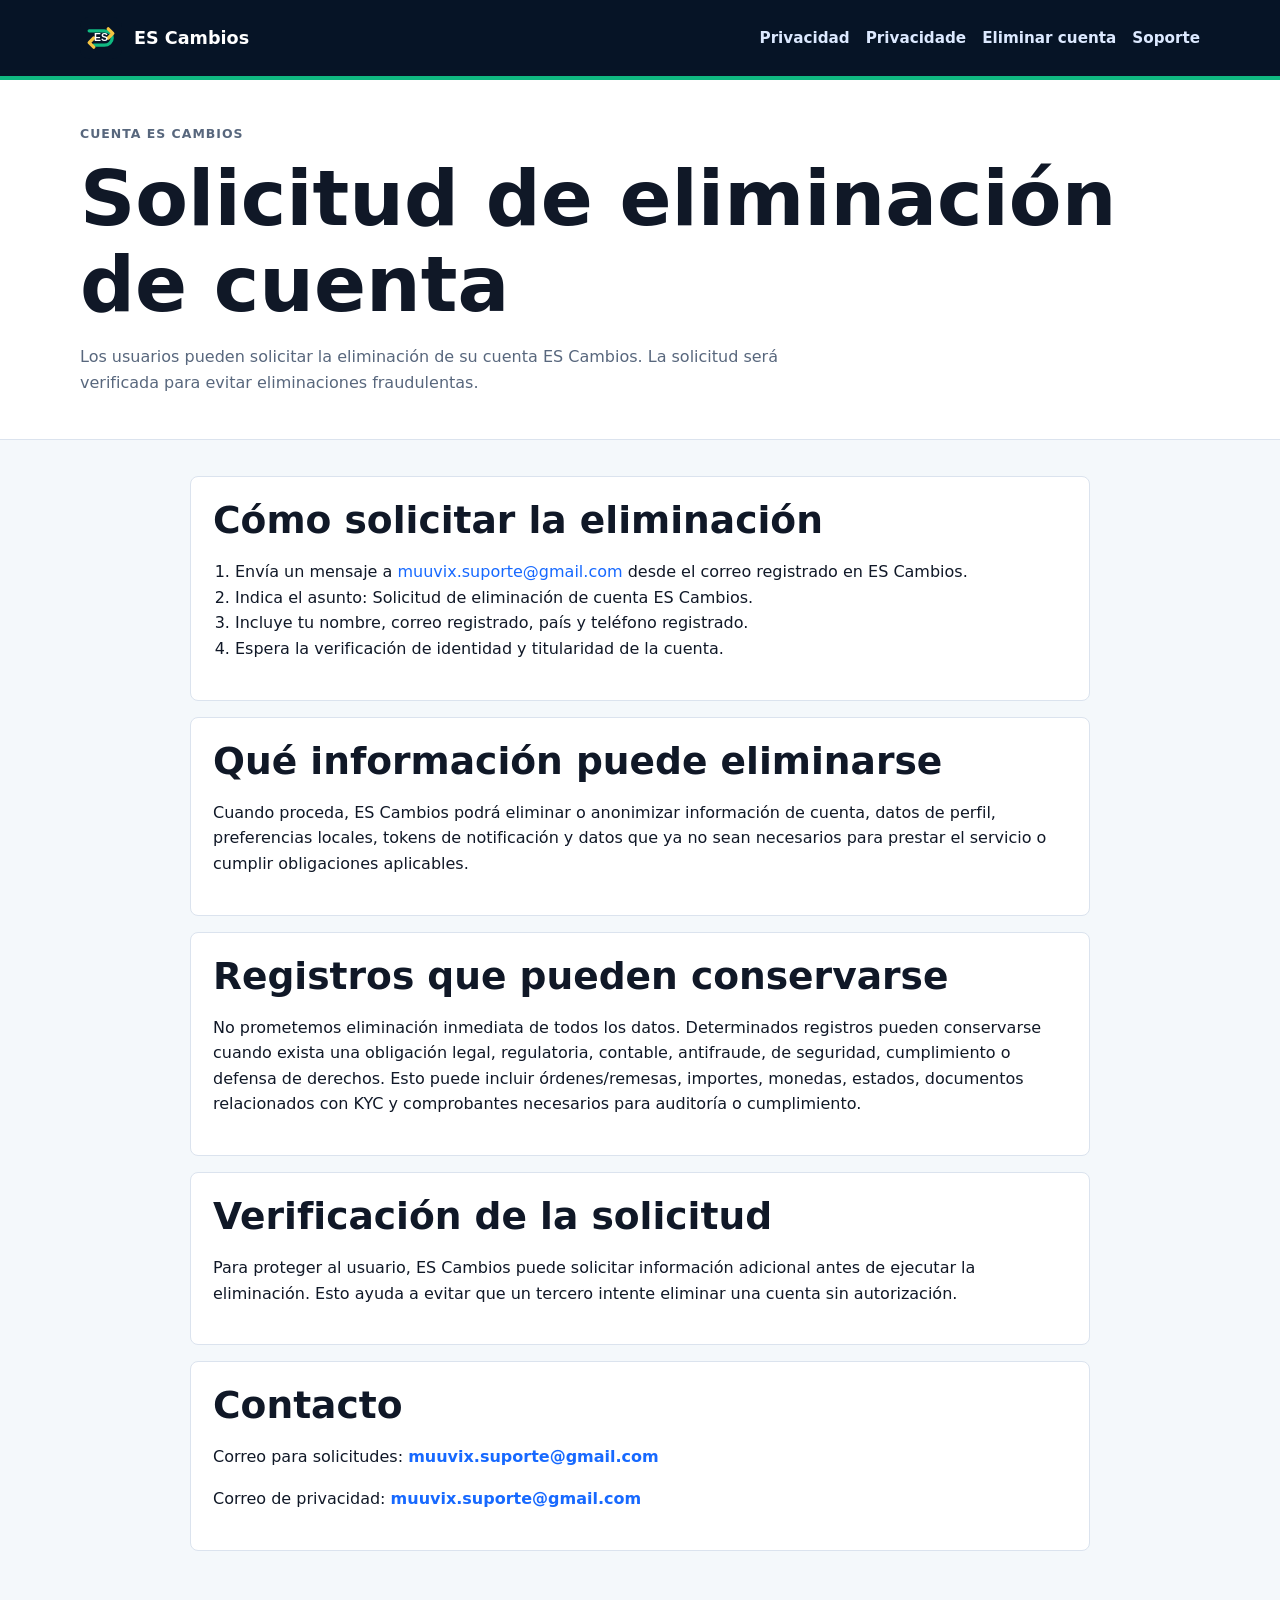
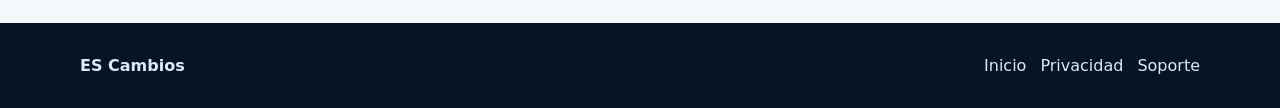
==== excluir-conta/index.html @ 83649bd5 "1er commit web codex fez" ====
<!doctype html>
<html lang="es">
<head>
  <meta charset="utf-8">
  <meta name="viewport" content="width=device-width, initial-scale=1">
  <title>Eliminar cuenta | ES Cambios</title>
  <meta name="description" content="Cómo solicitar la eliminación de una cuenta ES Cambios y qué datos pueden conservarse por obligaciones legales o antifraude.">
  <link rel="icon" href="/assets/favicon.svg" type="image/svg+xml">
  <link rel="stylesheet" href="/assets/styles.css">
</head>
<body>
  <a class="skip-link" href="#contenido">Saltar al contenido</a>
  <header class="site-header">
    <nav class="nav" aria-label="Navegación principal">
      <a class="brand" href="/"><img src="/assets/favicon.svg" alt="" width="42" height="42"><span>ES Cambios</span></a>
      <div class="nav-links">
        <a href="/privacidad/">Privacidad</a>
        <a href="/privacidade/">Privacidade</a>
        <a href="/excluir-conta/">Eliminar cuenta</a>
        <a href="/soporte/">Soporte</a>
      </div>
    </nav>
  </header>

  <main id="contenido">
    <div class="page-title">
      <div class="container">
        <p class="eyebrow">Cuenta ES Cambios</p>
        <h1>Solicitud de eliminación de cuenta</h1>
        <p>Los usuarios pueden solicitar la eliminación de su cuenta ES Cambios. La solicitud será verificada para evitar eliminaciones fraudulentas.</p>
      </div>
    </div>

    <div class="content">
      <section>
        <h2>Cómo solicitar la eliminación</h2>
        <ol>
          <li>Envía un mensaje a <a href="mailto:muuvix.suporte@gmail.com">muuvix.suporte@gmail.com</a> desde el correo registrado en ES Cambios.</li>
          <li>Indica el asunto: Solicitud de eliminación de cuenta ES Cambios.</li>
          <li>Incluye tu nombre, correo registrado, país y teléfono registrado.</li>
          <li>Espera la verificación de identidad y titularidad de la cuenta.</li>
        </ol>
      </section>

      <section>
        <h2>Qué información puede eliminarse</h2>
        <p>Cuando proceda, ES Cambios podrá eliminar o anonimizar información de cuenta, datos de perfil, preferencias locales, tokens de notificación y datos que ya no sean necesarios para prestar el servicio o cumplir obligaciones aplicables.</p>
      </section>

      <section class="danger">
        <h2>Registros que pueden conservarse</h2>
        <p>No prometemos eliminación inmediata de todos los datos. Determinados registros pueden conservarse cuando exista una obligación legal, regulatoria, contable, antifraude, de seguridad, cumplimiento o defensa de derechos. Esto puede incluir órdenes/remesas, importes, monedas, estados, documentos relacionados con KYC y comprobantes necesarios para auditoría o cumplimiento.</p>
      </section>

      <section>
        <h2>Verificación de la solicitud</h2>
        <p>Para proteger al usuario, ES Cambios puede solicitar información adicional antes de ejecutar la eliminación. Esto ayuda a evitar que un tercero intente eliminar una cuenta sin autorización.</p>
      </section>

      <section>
        <h2>Contacto</h2>
        <p>Correo para solicitudes: <strong><a href="mailto:muuvix.suporte@gmail.com">muuvix.suporte@gmail.com</a></strong></p>
        <p>Correo de privacidad: <strong><a href="mailto:muuvix.suporte@gmail.com">muuvix.suporte@gmail.com</a></strong></p>
      </section>
    </div>
  </main>

  <footer class="site-footer">
    <div class="container footer-grid">
      <strong>ES Cambios</strong>
      <div class="footer-links"><a href="/">Inicio</a><a href="/privacidad/">Privacidad</a><a href="/soporte/">Soporte</a></div>
    </div>
  </footer>
</body>
</html>
---- assets/styles.css ----
:root {
  color-scheme: light;
  --navy: #061426;
  --navy-2: #0b1d35;
  --green: #00854a;
  --green-2: #10b981;
  --blue: #1769ff;
  --amber: #f5b82e;
  --text: #101827;
  --muted: #58677d;
  --line: #dbe3ee;
  --soft: #f4f8fb;
  --white: #ffffff;
  --danger: #b42318;
  font-family: Inter, ui-sans-serif, system-ui, -apple-system, BlinkMacSystemFont, "Segoe UI", sans-serif;
}

* {
  box-sizing: border-box;
}

html {
  scroll-behavior: smooth;
}

body {
  margin: 0;
  background: var(--soft);
  color: var(--text);
  line-height: 1.6;
}

a {
  color: var(--blue);
  text-decoration: none;
}

a:hover,
a:focus {
  text-decoration: underline;
}

.skip-link {
  position: absolute;
  left: -999px;
  top: 0;
  background: var(--navy);
  color: var(--white);
  padding: 10px 14px;
  z-index: 10;
}

.skip-link:focus {
  left: 12px;
  top: 12px;
}

.site-header {
  background: var(--navy);
  color: var(--white);
  border-bottom: 4px solid var(--green-2);
}

.nav {
  width: min(1120px, calc(100% - 32px));
  margin: 0 auto;
  min-height: 76px;
  display: flex;
  align-items: center;
  justify-content: space-between;
  gap: 24px;
}

.brand {
  display: inline-flex;
  align-items: center;
  gap: 12px;
  color: var(--white);
  font-weight: 800;
  font-size: 1.1rem;
  letter-spacing: 0;
}

.brand:hover,
.brand:focus {
  text-decoration: none;
}

.brand img {
  width: 42px;
  height: 42px;
}

.nav-links {
  display: flex;
  align-items: center;
  gap: 16px;
  flex-wrap: wrap;
}

.nav-links a {
  color: #dce9ff;
  font-size: .95rem;
  font-weight: 650;
}

.hero {
  background:
    radial-gradient(circle at 85% 15%, rgba(16, 185, 129, .2), transparent 32%),
    linear-gradient(135deg, var(--navy) 0%, var(--navy-2) 55%, #082c24 100%);
  color: var(--white);
  padding: 72px 0 48px;
}

.container {
  width: min(1120px, calc(100% - 32px));
  margin: 0 auto;
}

.hero-grid {
  display: grid;
  grid-template-columns: minmax(0, 1.25fr) minmax(280px, .75fr);
  gap: 32px;
  align-items: center;
}

.eyebrow {
  margin: 0 0 12px;
  color: #9fe8ca;
  text-transform: uppercase;
  font-size: .78rem;
  font-weight: 800;
  letter-spacing: .08em;
}

h1,
h2,
h3 {
  line-height: 1.12;
  letter-spacing: 0;
}

h1 {
  margin: 0;
  font-size: clamp(2.4rem, 6vw, 5.5rem);
}

h2 {
  margin: 0 0 18px;
  font-size: clamp(1.55rem, 3vw, 2.35rem);
}

h3 {
  margin: 0 0 8px;
  font-size: 1.05rem;
}

.lead {
  max-width: 680px;
  margin: 18px 0 0;
  font-size: clamp(1.05rem, 2vw, 1.25rem);
  color: #dce9ff;
}

.hero-panel {
  border: 1px solid rgba(255, 255, 255, .18);
  background: rgba(255, 255, 255, .07);
  border-radius: 8px;
  padding: 22px;
}

.hero-panel strong {
  display: block;
  font-size: 2rem;
  line-height: 1;
  color: var(--green-2);
}

.hero-panel span {
  display: block;
  margin-top: 8px;
  color: #dce9ff;
}

.actions {
  display: flex;
  gap: 12px;
  flex-wrap: wrap;
  margin-top: 28px;
}

.button {
  display: inline-flex;
  align-items: center;
  justify-content: center;
  min-height: 46px;
  padding: 12px 18px;
  border-radius: 8px;
  font-weight: 800;
  border: 1px solid transparent;
}

.button.primary {
  background: linear-gradient(135deg, #007a45, #10b981);
  color: var(--white);
}

.button.secondary {
  background: rgba(255, 255, 255, .08);
  border-color: rgba(255, 255, 255, .28);
  color: var(--white);
}

.section {
  padding: 48px 0;
}

.section.white {
  background: var(--white);
}

.grid {
  display: grid;
  grid-template-columns: repeat(3, minmax(0, 1fr));
  gap: 16px;
}

.card {
  background: var(--white);
  border: 1px solid var(--line);
  border-radius: 8px;
  padding: 20px;
  box-shadow: 0 8px 22px rgba(6, 20, 38, .06);
}

.card.tint {
  background: #eefaf5;
  border-color: #b8efd6;
}

.page-title {
  padding: 44px 0 28px;
  background: var(--white);
  border-bottom: 1px solid var(--line);
}

.page-title p {
  max-width: 780px;
  color: var(--muted);
}

.content {
  width: min(900px, calc(100% - 32px));
  margin: 0 auto;
  padding: 36px 0 56px;
}

.content section {
  background: var(--white);
  border: 1px solid var(--line);
  border-radius: 8px;
  padding: 22px;
  margin-bottom: 16px;
}

.content ul,
.content ol {
  padding-left: 22px;
}

.notice {
  border: 1px solid #f2cd71;
  background: #fff8e5;
  border-radius: 8px;
  padding: 16px;
}

.danger {
  border-color: #ffcdc6;
  background: #fff2f0;
}

.muted {
  color: var(--muted);
}

.meta-list {
  display: grid;
  grid-template-columns: repeat(2, minmax(0, 1fr));
  gap: 12px;
}

.meta-item {
  border: 1px solid var(--line);
  border-radius: 8px;
  padding: 14px;
  background: #fbfdff;
}

.meta-item span {
  display: block;
  color: var(--muted);
  font-size: .84rem;
  font-weight: 750;
  text-transform: uppercase;
}

.meta-item strong {
  display: block;
  margin-top: 4px;
}

.site-footer {
  background: var(--navy);
  color: #dce9ff;
  padding: 30px 0;
}

.footer-grid {
  display: grid;
  grid-template-columns: 1fr auto;
  gap: 24px;
  align-items: start;
}

.footer-links {
  display: flex;
  gap: 14px;
  flex-wrap: wrap;
}

.footer-links a {
  color: #dce9ff;
}

@media (max-width: 760px) {
  .nav {
    align-items: flex-start;
    flex-direction: column;
    padding: 16px 0;
  }

  .nav-links {
    gap: 10px 14px;
  }

  .hero {
    padding: 48px 0 36px;
  }

  .hero-grid,
  .grid,
  .meta-list,
  .footer-grid {
    grid-template-columns: 1fr;
  }

  .hero-panel {
    padding: 18px;
  }

  .content section {
    padding: 18px;
  }
}
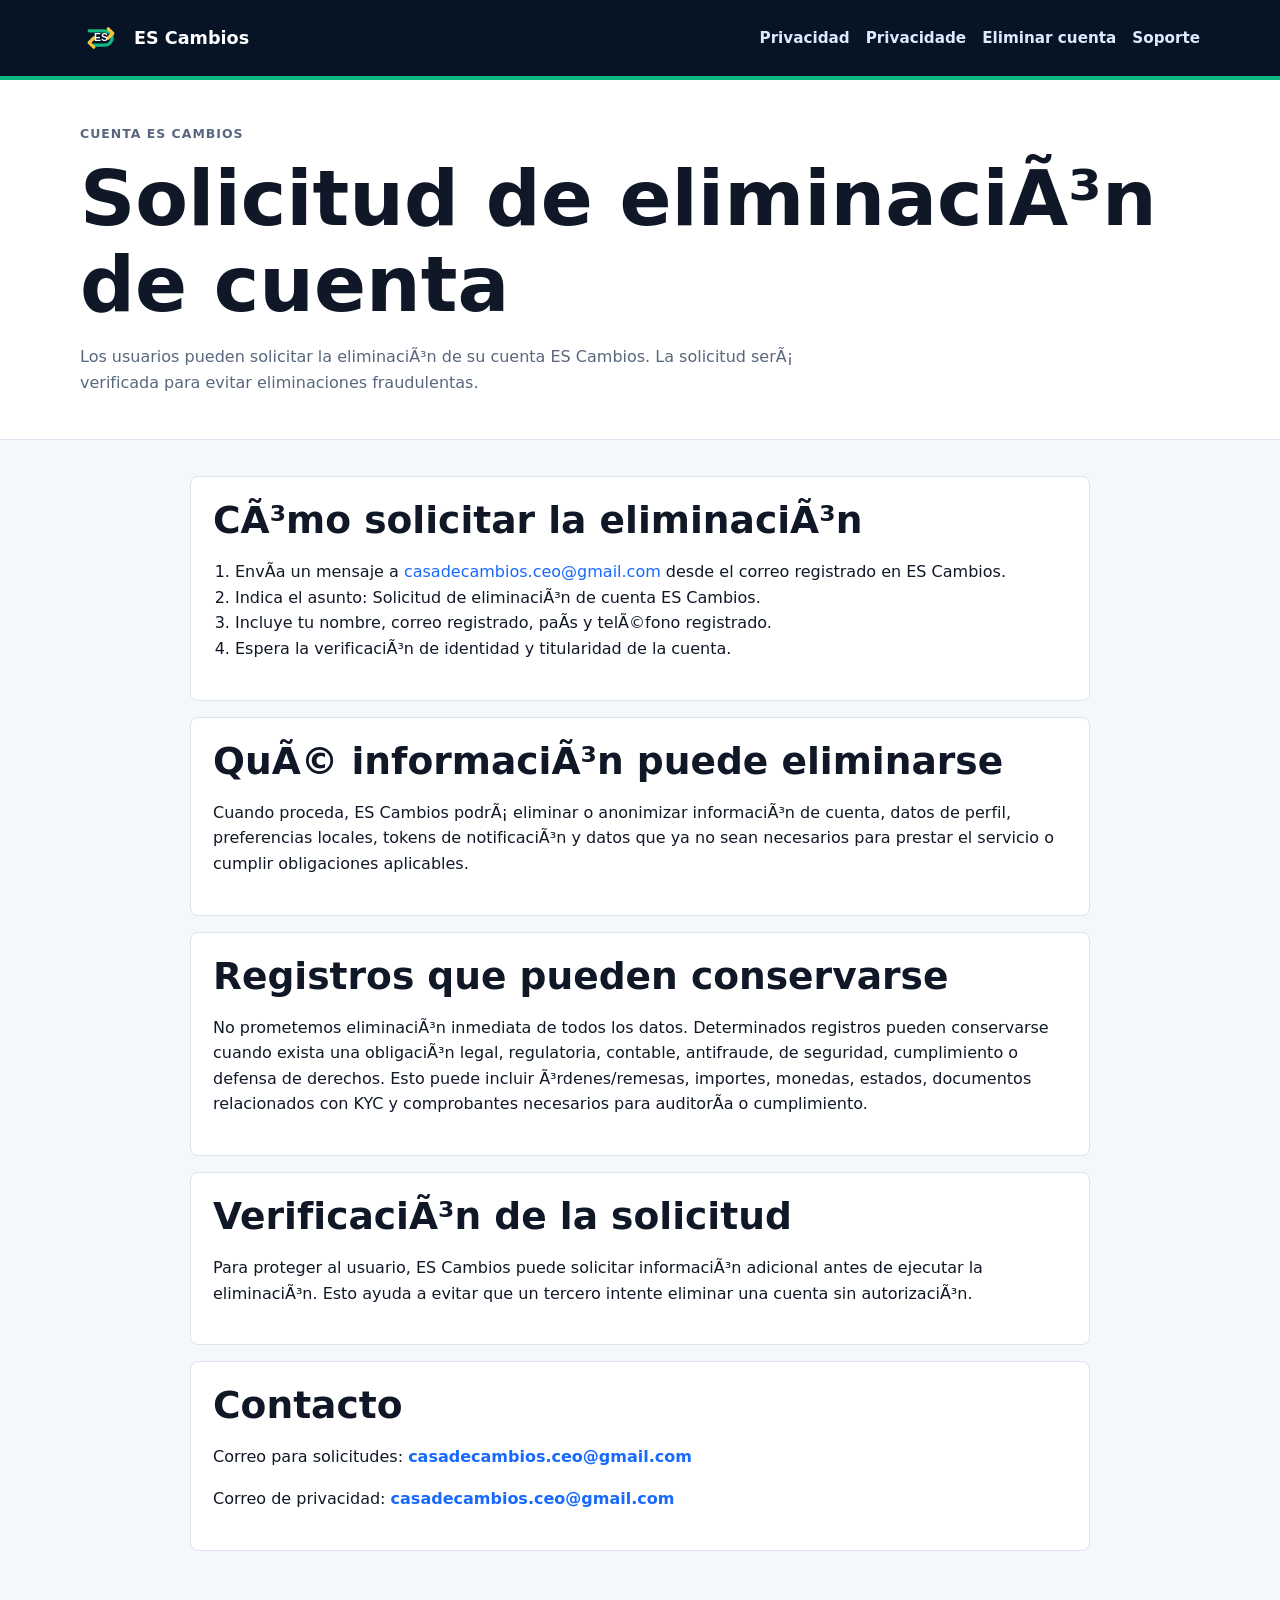
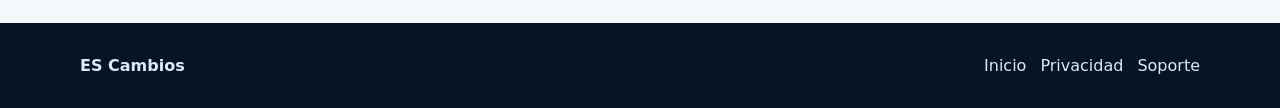
==== commit 7039b50a: "2do commit correccion de datos empresariales" ====
--- a/excluir-conta/index.html
+++ b/excluir-conta/index.html
@@ -1,17 +1,17 @@
-<!doctype html>
+﻿<!doctype html>
 <html lang="es">
 <head>
   <meta charset="utf-8">
   <meta name="viewport" content="width=device-width, initial-scale=1">
   <title>Eliminar cuenta | ES Cambios</title>
-  <meta name="description" content="Cómo solicitar la eliminación de una cuenta ES Cambios y qué datos pueden conservarse por obligaciones legales o antifraude.">
+  <meta name="description" content="CÃ³mo solicitar la eliminaciÃ³n de una cuenta ES Cambios y quÃ© datos pueden conservarse por obligaciones legales o antifraude.">
   <link rel="icon" href="/assets/favicon.svg" type="image/svg+xml">
   <link rel="stylesheet" href="/assets/styles.css">
 </head>
 <body>
   <a class="skip-link" href="#contenido">Saltar al contenido</a>
   <header class="site-header">
-    <nav class="nav" aria-label="Navegación principal">
+    <nav class="nav" aria-label="NavegaciÃ³n principal">
       <a class="brand" href="/"><img src="/assets/favicon.svg" alt="" width="42" height="42"><span>ES Cambios</span></a>
       <div class="nav-links">
         <a href="/privacidad/">Privacidad</a>
@@ -26,41 +26,41 @@
     <div class="page-title">
       <div class="container">
         <p class="eyebrow">Cuenta ES Cambios</p>
-        <h1>Solicitud de eliminación de cuenta</h1>
-        <p>Los usuarios pueden solicitar la eliminación de su cuenta ES Cambios. La solicitud será verificada para evitar eliminaciones fraudulentas.</p>
+        <h1>Solicitud de eliminaciÃ³n de cuenta</h1>
+        <p>Los usuarios pueden solicitar la eliminaciÃ³n de su cuenta ES Cambios. La solicitud serÃ¡ verificada para evitar eliminaciones fraudulentas.</p>
       </div>
     </div>
 
     <div class="content">
       <section>
-        <h2>Cómo solicitar la eliminación</h2>
+        <h2>CÃ³mo solicitar la eliminaciÃ³n</h2>
         <ol>
-          <li>Envía un mensaje a <a href="mailto:muuvix.suporte@gmail.com">muuvix.suporte@gmail.com</a> desde el correo registrado en ES Cambios.</li>
-          <li>Indica el asunto: Solicitud de eliminación de cuenta ES Cambios.</li>
-          <li>Incluye tu nombre, correo registrado, país y teléfono registrado.</li>
-          <li>Espera la verificación de identidad y titularidad de la cuenta.</li>
+          <li>EnvÃ­a un mensaje a <a href="mailto:casadecambios.ceo@gmail.com">casadecambios.ceo@gmail.com</a> desde el correo registrado en ES Cambios.</li>
+          <li>Indica el asunto: Solicitud de eliminaciÃ³n de cuenta ES Cambios.</li>
+          <li>Incluye tu nombre, correo registrado, paÃ­s y telÃ©fono registrado.</li>
+          <li>Espera la verificaciÃ³n de identidad y titularidad de la cuenta.</li>
         </ol>
       </section>
 
       <section>
-        <h2>Qué información puede eliminarse</h2>
-        <p>Cuando proceda, ES Cambios podrá eliminar o anonimizar información de cuenta, datos de perfil, preferencias locales, tokens de notificación y datos que ya no sean necesarios para prestar el servicio o cumplir obligaciones aplicables.</p>
+        <h2>QuÃ© informaciÃ³n puede eliminarse</h2>
+        <p>Cuando proceda, ES Cambios podrÃ¡ eliminar o anonimizar informaciÃ³n de cuenta, datos de perfil, preferencias locales, tokens de notificaciÃ³n y datos que ya no sean necesarios para prestar el servicio o cumplir obligaciones aplicables.</p>
       </section>
 
       <section class="danger">
         <h2>Registros que pueden conservarse</h2>
-        <p>No prometemos eliminación inmediata de todos los datos. Determinados registros pueden conservarse cuando exista una obligación legal, regulatoria, contable, antifraude, de seguridad, cumplimiento o defensa de derechos. Esto puede incluir órdenes/remesas, importes, monedas, estados, documentos relacionados con KYC y comprobantes necesarios para auditoría o cumplimiento.</p>
+        <p>No prometemos eliminaciÃ³n inmediata de todos los datos. Determinados registros pueden conservarse cuando exista una obligaciÃ³n legal, regulatoria, contable, antifraude, de seguridad, cumplimiento o defensa de derechos. Esto puede incluir Ã³rdenes/remesas, importes, monedas, estados, documentos relacionados con KYC y comprobantes necesarios para auditorÃ­a o cumplimiento.</p>
       </section>
 
       <section>
-        <h2>Verificación de la solicitud</h2>
-        <p>Para proteger al usuario, ES Cambios puede solicitar información adicional antes de ejecutar la eliminación. Esto ayuda a evitar que un tercero intente eliminar una cuenta sin autorización.</p>
+        <h2>VerificaciÃ³n de la solicitud</h2>
+        <p>Para proteger al usuario, ES Cambios puede solicitar informaciÃ³n adicional antes de ejecutar la eliminaciÃ³n. Esto ayuda a evitar que un tercero intente eliminar una cuenta sin autorizaciÃ³n.</p>
       </section>
 
       <section>
         <h2>Contacto</h2>
-        <p>Correo para solicitudes: <strong><a href="mailto:muuvix.suporte@gmail.com">muuvix.suporte@gmail.com</a></strong></p>
-        <p>Correo de privacidad: <strong><a href="mailto:muuvix.suporte@gmail.com">muuvix.suporte@gmail.com</a></strong></p>
+        <p>Correo para solicitudes: <strong><a href="mailto:casadecambios.ceo@gmail.com">casadecambios.ceo@gmail.com</a></strong></p>
+        <p>Correo de privacidad: <strong><a href="mailto:casadecambios.ceo@gmail.com">casadecambios.ceo@gmail.com</a></strong></p>
       </section>
     </div>
   </main>
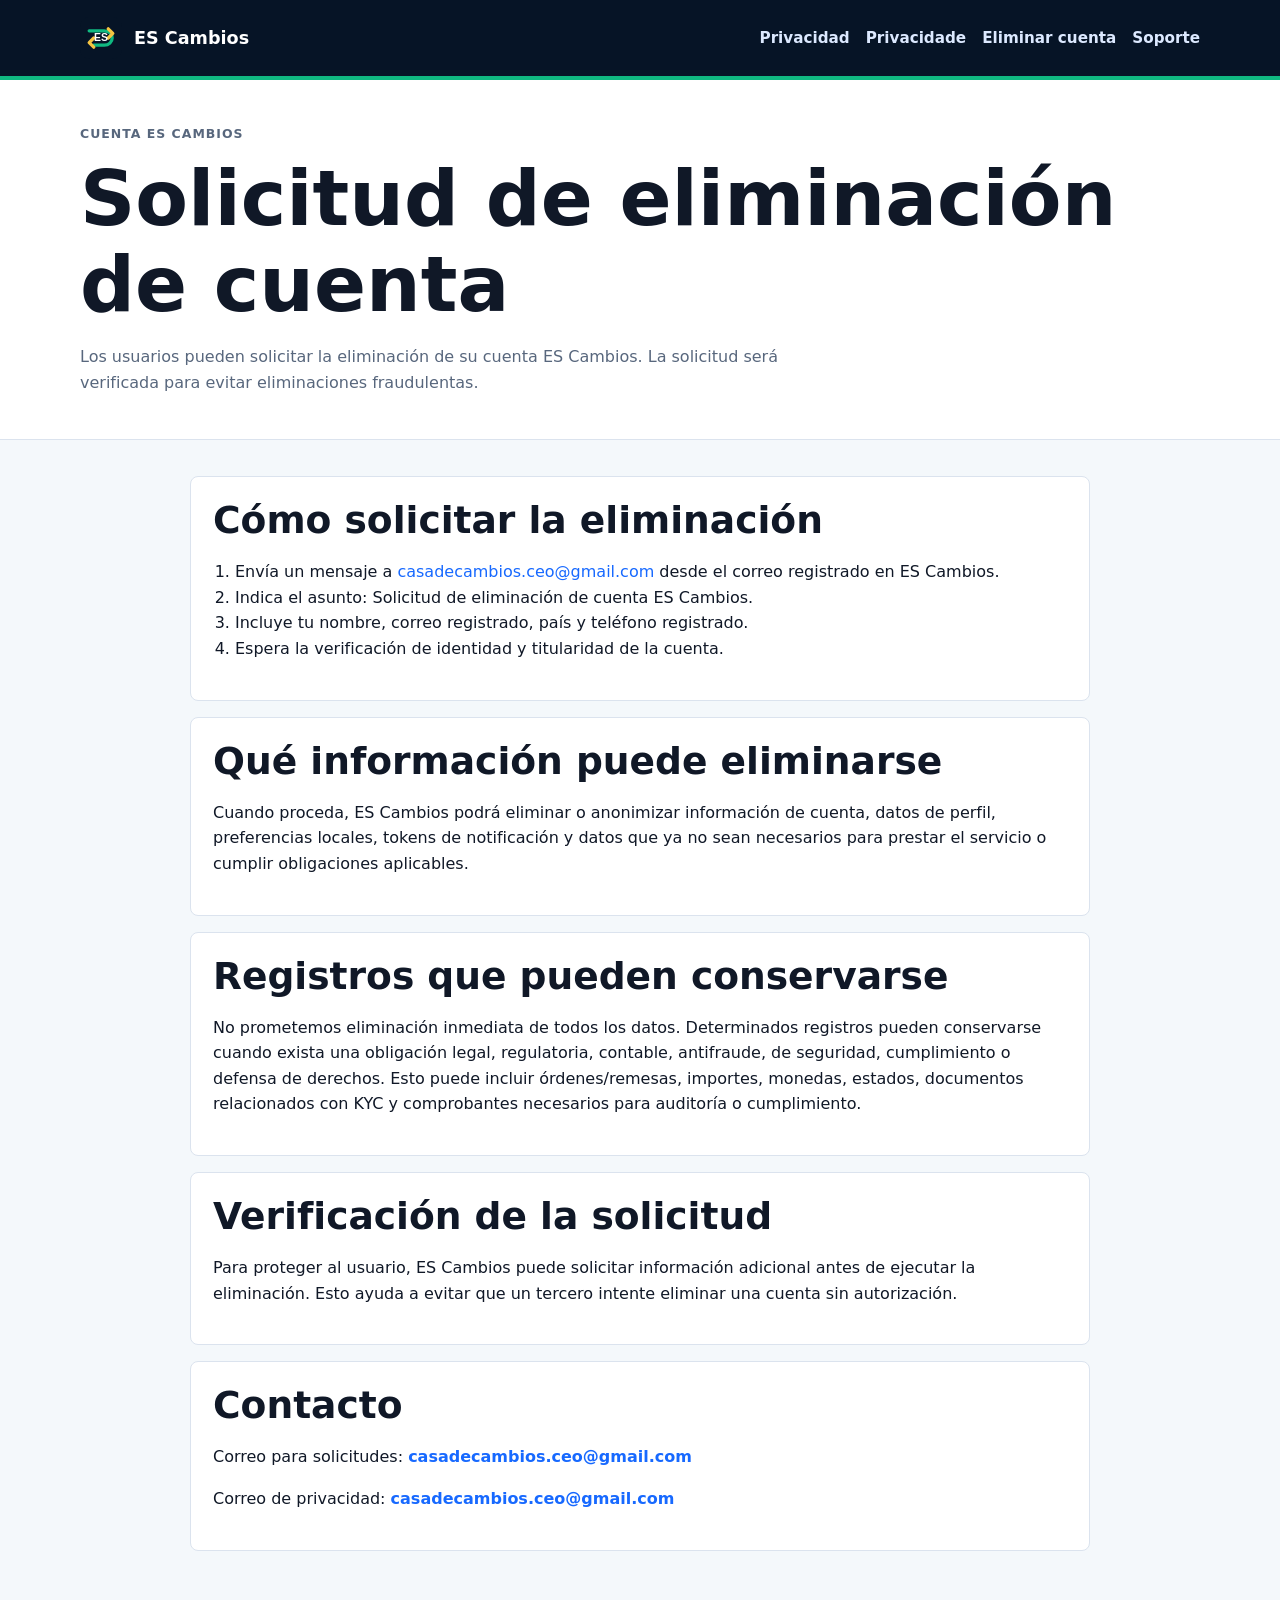
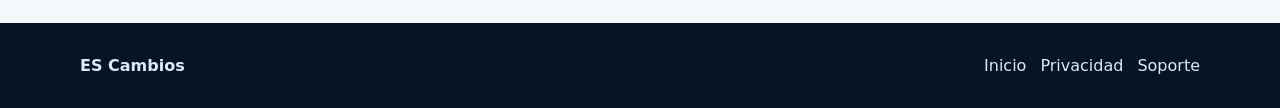
==== commit 4610e4eb: "3ro commit codex corrigio gramatura" ====
--- a/excluir-conta/index.html
+++ b/excluir-conta/index.html
@@ -1,17 +1,17 @@
-﻿<!doctype html>
+<!doctype html>
 <html lang="es">
 <head>
   <meta charset="utf-8">
   <meta name="viewport" content="width=device-width, initial-scale=1">
   <title>Eliminar cuenta | ES Cambios</title>
-  <meta name="description" content="CÃ³mo solicitar la eliminaciÃ³n de una cuenta ES Cambios y quÃ© datos pueden conservarse por obligaciones legales o antifraude.">
+  <meta name="description" content="Cómo solicitar la eliminación de una cuenta ES Cambios y qué datos pueden conservarse por obligaciones legales o antifraude.">
   <link rel="icon" href="/assets/favicon.svg" type="image/svg+xml">
   <link rel="stylesheet" href="/assets/styles.css">
 </head>
 <body>
   <a class="skip-link" href="#contenido">Saltar al contenido</a>
   <header class="site-header">
-    <nav class="nav" aria-label="NavegaciÃ³n principal">
+    <nav class="nav" aria-label="Navegación principal">
       <a class="brand" href="/"><img src="/assets/favicon.svg" alt="" width="42" height="42"><span>ES Cambios</span></a>
       <div class="nav-links">
         <a href="/privacidad/">Privacidad</a>
@@ -26,35 +26,35 @@
     <div class="page-title">
       <div class="container">
         <p class="eyebrow">Cuenta ES Cambios</p>
-        <h1>Solicitud de eliminaciÃ³n de cuenta</h1>
-        <p>Los usuarios pueden solicitar la eliminaciÃ³n de su cuenta ES Cambios. La solicitud serÃ¡ verificada para evitar eliminaciones fraudulentas.</p>
+        <h1>Solicitud de eliminación de cuenta</h1>
+        <p>Los usuarios pueden solicitar la eliminación de su cuenta ES Cambios. La solicitud será verificada para evitar eliminaciones fraudulentas.</p>
       </div>
     </div>
 
     <div class="content">
       <section>
-        <h2>CÃ³mo solicitar la eliminaciÃ³n</h2>
+        <h2>Cómo solicitar la eliminación</h2>
         <ol>
-          <li>EnvÃ­a un mensaje a <a href="mailto:casadecambios.ceo@gmail.com">casadecambios.ceo@gmail.com</a> desde el correo registrado en ES Cambios.</li>
-          <li>Indica el asunto: Solicitud de eliminaciÃ³n de cuenta ES Cambios.</li>
-          <li>Incluye tu nombre, correo registrado, paÃ­s y telÃ©fono registrado.</li>
-          <li>Espera la verificaciÃ³n de identidad y titularidad de la cuenta.</li>
+          <li>Envía un mensaje a <a href="mailto:casadecambios.ceo@gmail.com">casadecambios.ceo@gmail.com</a> desde el correo registrado en ES Cambios.</li>
+          <li>Indica el asunto: Solicitud de eliminación de cuenta ES Cambios.</li>
+          <li>Incluye tu nombre, correo registrado, país y teléfono registrado.</li>
+          <li>Espera la verificación de identidad y titularidad de la cuenta.</li>
         </ol>
       </section>
 
       <section>
-        <h2>QuÃ© informaciÃ³n puede eliminarse</h2>
-        <p>Cuando proceda, ES Cambios podrÃ¡ eliminar o anonimizar informaciÃ³n de cuenta, datos de perfil, preferencias locales, tokens de notificaciÃ³n y datos que ya no sean necesarios para prestar el servicio o cumplir obligaciones aplicables.</p>
+        <h2>Qué información puede eliminarse</h2>
+        <p>Cuando proceda, ES Cambios podrá eliminar o anonimizar información de cuenta, datos de perfil, preferencias locales, tokens de notificación y datos que ya no sean necesarios para prestar el servicio o cumplir obligaciones aplicables.</p>
       </section>
 
       <section class="danger">
         <h2>Registros que pueden conservarse</h2>
-        <p>No prometemos eliminaciÃ³n inmediata de todos los datos. Determinados registros pueden conservarse cuando exista una obligaciÃ³n legal, regulatoria, contable, antifraude, de seguridad, cumplimiento o defensa de derechos. Esto puede incluir Ã³rdenes/remesas, importes, monedas, estados, documentos relacionados con KYC y comprobantes necesarios para auditorÃ­a o cumplimiento.</p>
+        <p>No prometemos eliminación inmediata de todos los datos. Determinados registros pueden conservarse cuando exista una obligación legal, regulatoria, contable, antifraude, de seguridad, cumplimiento o defensa de derechos. Esto puede incluir órdenes/remesas, importes, monedas, estados, documentos relacionados con KYC y comprobantes necesarios para auditoría o cumplimiento.</p>
       </section>
 
       <section>
-        <h2>VerificaciÃ³n de la solicitud</h2>
-        <p>Para proteger al usuario, ES Cambios puede solicitar informaciÃ³n adicional antes de ejecutar la eliminaciÃ³n. Esto ayuda a evitar que un tercero intente eliminar una cuenta sin autorizaciÃ³n.</p>
+        <h2>Verificación de la solicitud</h2>
+        <p>Para proteger al usuario, ES Cambios puede solicitar información adicional antes de ejecutar la eliminación. Esto ayuda a evitar que un tercero intente eliminar una cuenta sin autorización.</p>
       </section>
 
       <section>
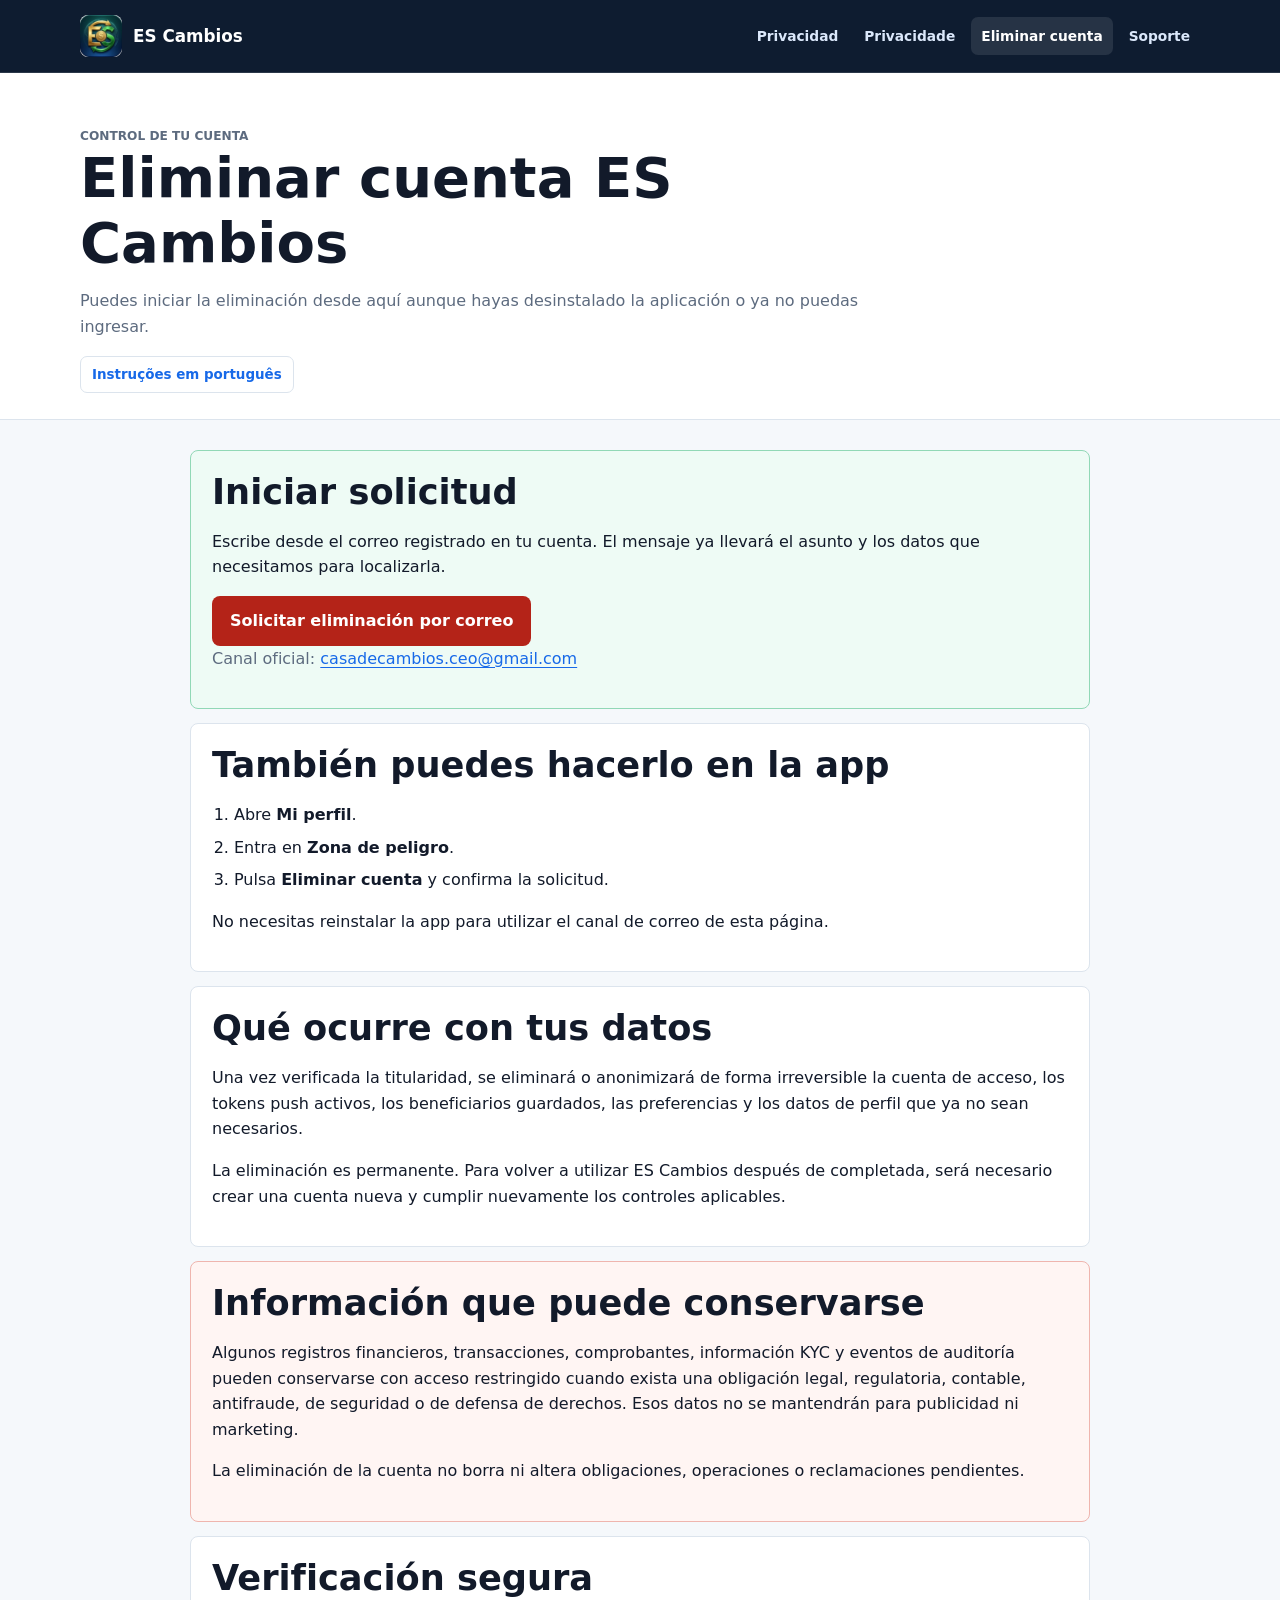
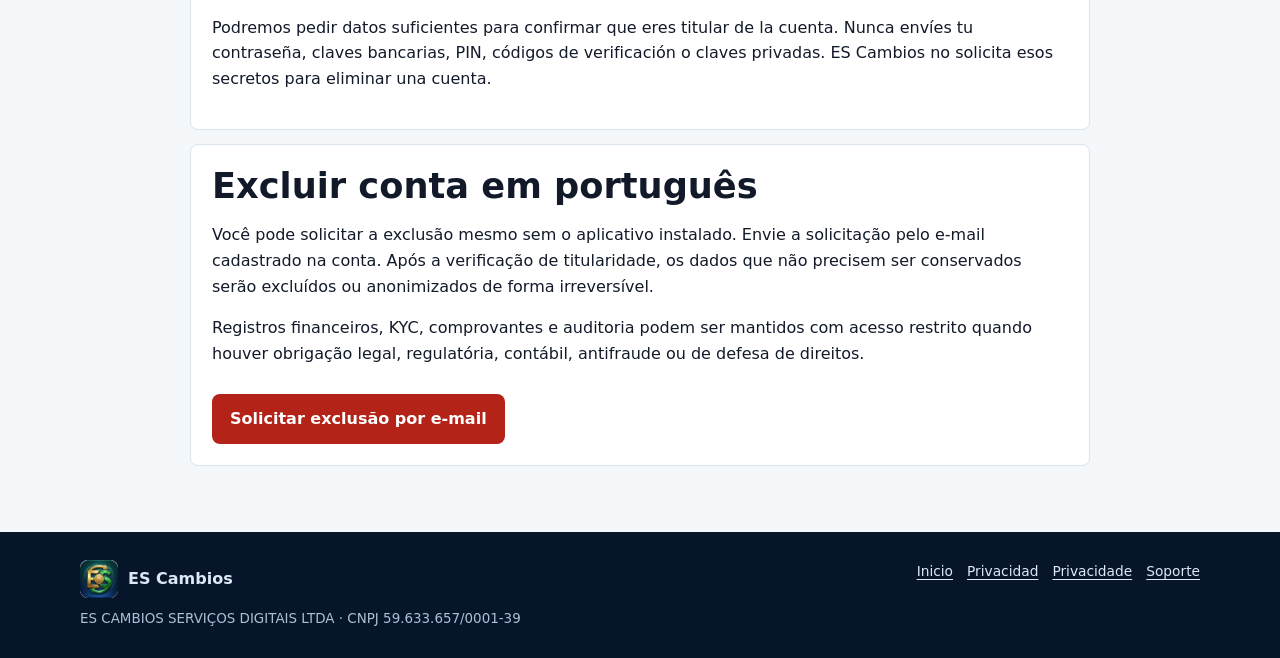
==== commit a06d8351: "5to commit ajustes finales" ====
--- a/excluir-conta/index.html
+++ b/excluir-conta/index.html
@@ -3,20 +3,26 @@
 <head>
   <meta charset="utf-8">
   <meta name="viewport" content="width=device-width, initial-scale=1">
+  <meta name="theme-color" content="#07152a">
   <title>Eliminar cuenta | ES Cambios</title>
-  <meta name="description" content="Cómo solicitar la eliminación de una cuenta ES Cambios y qué datos pueden conservarse por obligaciones legales o antifraude.">
-  <link rel="icon" href="/assets/favicon.svg" type="image/svg+xml">
+  <meta name="description" content="Inicia la eliminación de tu cuenta ES Cambios sin necesidad de reinstalar la aplicación.">
+  <link rel="canonical" href="https://es-cambios.com.br/excluir-conta/">
+  <meta property="og:type" content="website">
+  <meta property="og:title" content="Eliminar cuenta | ES Cambios">
+  <meta property="og:description" content="Canal oficial para solicitar la eliminación de una cuenta ES Cambios.">
+  <meta property="og:url" content="https://es-cambios.com.br/excluir-conta/">
+  <link rel="icon" href="/assets/es-cambios-app.webp" type="image/webp">
   <link rel="stylesheet" href="/assets/styles.css">
 </head>
 <body>
   <a class="skip-link" href="#contenido">Saltar al contenido</a>
   <header class="site-header">
     <nav class="nav" aria-label="Navegación principal">
-      <a class="brand" href="/"><img src="/assets/favicon.svg" alt="" width="42" height="42"><span>ES Cambios</span></a>
+      <a class="brand" href="/"><img src="/assets/es-cambios-app.webp" alt="" width="42" height="42"><span>ES Cambios</span></a>
       <div class="nav-links">
         <a href="/privacidad/">Privacidad</a>
         <a href="/privacidade/">Privacidade</a>
-        <a href="/excluir-conta/">Eliminar cuenta</a>
+        <a href="/excluir-conta/" aria-current="page">Eliminar cuenta</a>
         <a href="/soporte/">Soporte</a>
       </div>
     </nav>
@@ -25,50 +31,68 @@
   <main id="contenido">
     <div class="page-title">
       <div class="container">
-        <p class="eyebrow">Cuenta ES Cambios</p>
-        <h1>Solicitud de eliminación de cuenta</h1>
-        <p>Los usuarios pueden solicitar la eliminación de su cuenta ES Cambios. La solicitud será verificada para evitar eliminaciones fraudulentas.</p>
+        <p class="eyebrow">Control de tu cuenta</p>
+        <h1>Eliminar cuenta ES Cambios</h1>
+        <p>Puedes iniciar la eliminación desde aquí aunque hayas desinstalado la aplicación o ya no puedas ingresar.</p>
+        <div class="language-links"><a href="#portugues" lang="pt-BR">Instruções em português</a></div>
       </div>
     </div>
 
     <div class="content">
-      <section>
-        <h2>Cómo solicitar la eliminación</h2>
-        <ol>
-          <li>Envía un mensaje a <a href="mailto:casadecambios.ceo@gmail.com">casadecambios.ceo@gmail.com</a> desde el correo registrado en ES Cambios.</li>
-          <li>Indica el asunto: Solicitud de eliminación de cuenta ES Cambios.</li>
-          <li>Incluye tu nombre, correo registrado, país y teléfono registrado.</li>
-          <li>Espera la verificación de identidad y titularidad de la cuenta.</li>
-        </ol>
+      <section class="action-panel">
+        <h2>Iniciar solicitud</h2>
+        <p>Escribe desde el correo registrado en tu cuenta. El mensaje ya llevará el asunto y los datos que necesitamos para localizarla.</p>
+        <div class="actions">
+          <a class="button danger-action" href="mailto:casadecambios.ceo@gmail.com?subject=Solicitud%20de%20eliminaci%C3%B3n%20de%20cuenta%20ES%20Cambios&amp;body=Solicito%20la%20eliminaci%C3%B3n%20de%20mi%20cuenta%20ES%20Cambios.%0A%0ANombre%20completo%3A%20%0ACorreo%20registrado%3A%20%0APa%C3%ADs%3A%20%0ATel%C3%A9fono%20registrado%3A%20%0A%0AConfirmo%20que%20soy%20titular%20de%20la%20cuenta.">Solicitar eliminación por correo</a>
+        </div>
+        <p class="muted">Canal oficial: <a href="mailto:casadecambios.ceo@gmail.com">casadecambios.ceo@gmail.com</a></p>
       </section>
 
       <section>
-        <h2>Qué información puede eliminarse</h2>
-        <p>Cuando proceda, ES Cambios podrá eliminar o anonimizar información de cuenta, datos de perfil, preferencias locales, tokens de notificación y datos que ya no sean necesarios para prestar el servicio o cumplir obligaciones aplicables.</p>
+        <h2>También puedes hacerlo en la app</h2>
+        <ol>
+          <li>Abre <strong>Mi perfil</strong>.</li>
+          <li>Entra en <strong>Zona de peligro</strong>.</li>
+          <li>Pulsa <strong>Eliminar cuenta</strong> y confirma la solicitud.</li>
+        </ol>
+        <p>No necesitas reinstalar la app para utilizar el canal de correo de esta página.</p>
+      </section>
+
+      <section>
+        <h2>Qué ocurre con tus datos</h2>
+        <p>Una vez verificada la titularidad, se eliminará o anonimizará de forma irreversible la cuenta de acceso, los tokens push activos, los beneficiarios guardados, las preferencias y los datos de perfil que ya no sean necesarios.</p>
+        <p>La eliminación es permanente. Para volver a utilizar ES Cambios después de completada, será necesario crear una cuenta nueva y cumplir nuevamente los controles aplicables.</p>
       </section>
 
       <section class="danger">
-        <h2>Registros que pueden conservarse</h2>
-        <p>No prometemos eliminación inmediata de todos los datos. Determinados registros pueden conservarse cuando exista una obligación legal, regulatoria, contable, antifraude, de seguridad, cumplimiento o defensa de derechos. Esto puede incluir órdenes/remesas, importes, monedas, estados, documentos relacionados con KYC y comprobantes necesarios para auditoría o cumplimiento.</p>
+        <h2>Información que puede conservarse</h2>
+        <p>Algunos registros financieros, transacciones, comprobantes, información KYC y eventos de auditoría pueden conservarse con acceso restringido cuando exista una obligación legal, regulatoria, contable, antifraude, de seguridad o de defensa de derechos. Esos datos no se mantendrán para publicidad ni marketing.</p>
+        <p>La eliminación de la cuenta no borra ni altera obligaciones, operaciones o reclamaciones pendientes.</p>
       </section>
 
       <section>
-        <h2>Verificación de la solicitud</h2>
-        <p>Para proteger al usuario, ES Cambios puede solicitar información adicional antes de ejecutar la eliminación. Esto ayuda a evitar que un tercero intente eliminar una cuenta sin autorización.</p>
+        <h2>Verificación segura</h2>
+        <p>Podremos pedir datos suficientes para confirmar que eres titular de la cuenta. Nunca envíes tu contraseña, claves bancarias, PIN, códigos de verificación o claves privadas. ES Cambios no solicita esos secretos para eliminar una cuenta.</p>
       </section>
 
-      <section>
-        <h2>Contacto</h2>
-        <p>Correo para solicitudes: <strong><a href="mailto:casadecambios.ceo@gmail.com">casadecambios.ceo@gmail.com</a></strong></p>
-        <p>Correo de privacidad: <strong><a href="mailto:casadecambios.ceo@gmail.com">casadecambios.ceo@gmail.com</a></strong></p>
+      <section id="portugues" lang="pt-BR">
+        <h2>Excluir conta em português</h2>
+        <p>Você pode solicitar a exclusão mesmo sem o aplicativo instalado. Envie a solicitação pelo e-mail cadastrado na conta. Após a verificação de titularidade, os dados que não precisem ser conservados serão excluídos ou anonimizados de forma irreversível.</p>
+        <p>Registros financeiros, KYC, comprovantes e auditoria podem ser mantidos com acesso restrito quando houver obrigação legal, regulatória, contábil, antifraude ou de defesa de direitos.</p>
+        <div class="actions">
+          <a class="button danger-action" href="mailto:casadecambios.ceo@gmail.com?subject=Solicita%C3%A7%C3%A3o%20de%20exclus%C3%A3o%20de%20conta%20ES%20Cambios&amp;body=Solicito%20a%20exclus%C3%A3o%20da%20minha%20conta%20ES%20Cambios.%0A%0ANome%20completo%3A%20%0AE-mail%20cadastrado%3A%20%0APa%C3%ADs%3A%20%0ATelefone%20cadastrado%3A%20%0A%0AConfirmo%20que%20sou%20titular%20da%20conta.">Solicitar exclusão por e-mail</a>
+        </div>
       </section>
     </div>
   </main>
 
   <footer class="site-footer">
     <div class="container footer-grid">
-      <strong>ES Cambios</strong>
-      <div class="footer-links"><a href="/">Inicio</a><a href="/privacidad/">Privacidad</a><a href="/soporte/">Soporte</a></div>
+      <div>
+        <div class="footer-brand"><img src="/assets/es-cambios-app.webp" alt="" width="38" height="38"><strong>ES Cambios</strong></div>
+        <p>ES CAMBIOS SERVIÇOS DIGITAIS LTDA · CNPJ 59.633.657/0001-39</p>
+      </div>
+      <div class="footer-links"><a href="/">Inicio</a><a href="/privacidad/">Privacidad</a><a href="/privacidade/">Privacidade</a><a href="/soporte/">Soporte</a></div>
     </div>
   </footer>
 </body>
--- a/assets/styles.css
+++ b/assets/styles.css
@@ -1,17 +1,17 @@
 :root {
   color-scheme: light;
-  --navy: #061426;
-  --navy-2: #0b1d35;
-  --green: #00854a;
-  --green-2: #10b981;
-  --blue: #1769ff;
-  --amber: #f5b82e;
-  --text: #101827;
-  --muted: #58677d;
-  --line: #dbe3ee;
-  --soft: #f4f8fb;
+  --navy: #07152a;
+  --navy-soft: #10233f;
+  --green: #087b4d;
+  --green-bright: #15a66b;
+  --blue: #1769e8;
+  --amber: #e9a91b;
+  --red: #b42318;
+  --ink: #121a2a;
+  --muted: #5d6b7f;
+  --line: #dce4ed;
+  --surface: #f5f8fb;
   --white: #ffffff;
-  --danger: #b42318;
   font-family: Inter, ui-sans-serif, system-ui, -apple-system, BlinkMacSystemFont, "Segoe UI", sans-serif;
 }
 
@@ -25,242 +25,388 @@
 
 body {
   margin: 0;
-  background: var(--soft);
-  color: var(--text);
+  background: var(--surface);
+  color: var(--ink);
   line-height: 1.6;
+}
+
+img {
+  display: block;
+  max-width: 100%;
 }
 
 a {
   color: var(--blue);
-  text-decoration: none;
+  text-underline-offset: 3px;
 }
 
 a:hover,
-a:focus {
-  text-decoration: underline;
+a:focus-visible {
+  text-decoration-thickness: 2px;
+}
+
+button,
+a {
+  -webkit-tap-highlight-color: transparent;
 }
 
 .skip-link {
   position: absolute;
   left: -999px;
   top: 0;
-  background: var(--navy);
+  z-index: 100;
+  border-radius: 0 0 8px 0;
+  background: var(--white);
+  color: var(--navy);
+  padding: 10px 14px;
+  font-weight: 800;
+}
+
+.skip-link:focus {
+  left: 0;
+}
+
+.site-header {
+  position: sticky;
+  top: 0;
+  z-index: 50;
+  border-bottom: 1px solid rgba(255, 255, 255, .12);
+  background: rgba(7, 21, 42, .97);
   color: var(--white);
-  padding: 10px 14px;
-  z-index: 10;
-}
-
-.skip-link:focus {
-  left: 12px;
-  top: 12px;
-}
-
-.site-header {
-  background: var(--navy);
-  color: var(--white);
-  border-bottom: 4px solid var(--green-2);
-}
-
-.nav {
+}
+
+.nav,
+.container {
   width: min(1120px, calc(100% - 32px));
   margin: 0 auto;
-  min-height: 76px;
+}
+
+.nav {
+  min-height: 72px;
   display: flex;
   align-items: center;
   justify-content: space-between;
-  gap: 24px;
+  gap: 22px;
 }
 
 .brand {
   display: inline-flex;
   align-items: center;
-  gap: 12px;
+  gap: 11px;
+  flex: 0 0 auto;
   color: var(--white);
-  font-weight: 800;
-  font-size: 1.1rem;
-  letter-spacing: 0;
+  font-size: 1.05rem;
+  font-weight: 850;
+  text-decoration: none;
 }
 
 .brand:hover,
-.brand:focus {
+.brand:focus-visible {
   text-decoration: none;
 }
 
 .brand img {
   width: 42px;
   height: 42px;
+  border-radius: 8px;
 }
 
 .nav-links {
   display: flex;
   align-items: center;
-  gap: 16px;
-  flex-wrap: wrap;
+  justify-content: flex-end;
+  gap: 6px;
 }
 
 .nav-links a {
-  color: #dce9ff;
-  font-size: .95rem;
-  font-weight: 650;
+  min-height: 38px;
+  display: inline-flex;
+  align-items: center;
+  border-radius: 7px;
+  padding: 7px 10px;
+  color: #dbe8fb;
+  font-size: .86rem;
+  font-weight: 720;
+  text-decoration: none;
+}
+
+.nav-links a:hover,
+.nav-links a:focus-visible,
+.nav-links a[aria-current="page"] {
+  background: rgba(255, 255, 255, .1);
+  color: var(--white);
 }
 
 .hero {
-  background:
-    radial-gradient(circle at 85% 15%, rgba(16, 185, 129, .2), transparent 32%),
-    linear-gradient(135deg, var(--navy) 0%, var(--navy-2) 55%, #082c24 100%);
+  position: relative;
+  isolation: isolate;
+  min-height: min(620px, 76vh);
+  overflow: hidden;
+  display: flex;
+  align-items: center;
+  background: var(--navy);
   color: var(--white);
-  padding: 72px 0 48px;
-}
-
-.container {
-  width: min(1120px, calc(100% - 32px));
-  margin: 0 auto;
-}
-
-.hero-grid {
-  display: grid;
-  grid-template-columns: minmax(0, 1.25fr) minmax(280px, .75fr);
-  gap: 32px;
-  align-items: center;
+}
+
+.hero::before {
+  content: "";
+  position: absolute;
+  inset: 0;
+  z-index: -2;
+  background: url("/assets/es-cambios-brand.png") right 8% center / min(46vw, 512px) no-repeat;
+  opacity: .5;
+}
+
+.hero::after {
+  content: "";
+  position: absolute;
+  inset: 0;
+  z-index: -1;
+  background: rgba(7, 21, 42, .5);
+}
+
+.hero-copy {
+  width: min(690px, 100%);
+  padding: 74px 0 84px;
 }
 
 .eyebrow {
-  margin: 0 0 12px;
-  color: #9fe8ca;
+  margin: 0 0 10px;
+  color: #7ee2b5;
   text-transform: uppercase;
-  font-size: .78rem;
-  font-weight: 800;
-  letter-spacing: .08em;
+  font-size: .76rem;
+  font-weight: 850;
+  letter-spacing: 0;
 }
 
 h1,
 h2,
 h3 {
-  line-height: 1.12;
+  line-height: 1.16;
   letter-spacing: 0;
 }
 
 h1 {
   margin: 0;
-  font-size: clamp(2.4rem, 6vw, 5.5rem);
+  font-size: clamp(2.7rem, 7vw, 5.4rem);
 }
 
 h2 {
-  margin: 0 0 18px;
-  font-size: clamp(1.55rem, 3vw, 2.35rem);
+  margin: 0 0 16px;
+  font-size: clamp(1.45rem, 3vw, 2.2rem);
 }
 
 h3 {
   margin: 0 0 8px;
-  font-size: 1.05rem;
+  font-size: 1.02rem;
+}
+
+p {
+  margin-top: 0;
 }
 
 .lead {
-  max-width: 680px;
+  max-width: 650px;
   margin: 18px 0 0;
-  font-size: clamp(1.05rem, 2vw, 1.25rem);
-  color: #dce9ff;
-}
-
-.hero-panel {
-  border: 1px solid rgba(255, 255, 255, .18);
-  background: rgba(255, 255, 255, .07);
+  color: #e5eefb;
+  font-size: clamp(1rem, 2vw, 1.22rem);
+}
+
+.trust-line {
+  display: flex;
+  flex-wrap: wrap;
+  gap: 8px 18px;
+  margin-top: 22px;
+  color: #b9c9dd;
+  font-size: .82rem;
+  font-weight: 700;
+}
+
+.trust-line span::before {
+  content: "";
+  display: inline-block;
+  width: 7px;
+  height: 7px;
+  margin-right: 7px;
+  border-radius: 50%;
+  background: var(--green-bright);
+}
+
+.actions {
+  display: flex;
+  flex-wrap: wrap;
+  gap: 10px;
+  margin-top: 28px;
+}
+
+.button {
+  min-height: 46px;
+  display: inline-flex;
+  align-items: center;
+  justify-content: center;
+  border: 1px solid transparent;
   border-radius: 8px;
-  padding: 22px;
-}
-
-.hero-panel strong {
-  display: block;
-  font-size: 2rem;
-  line-height: 1;
-  color: var(--green-2);
-}
-
-.hero-panel span {
-  display: block;
-  margin-top: 8px;
-  color: #dce9ff;
-}
-
-.actions {
-  display: flex;
-  gap: 12px;
-  flex-wrap: wrap;
-  margin-top: 28px;
-}
-
-.button {
-  display: inline-flex;
-  align-items: center;
-  justify-content: center;
-  min-height: 46px;
-  padding: 12px 18px;
-  border-radius: 8px;
-  font-weight: 800;
-  border: 1px solid transparent;
+  padding: 11px 17px;
+  font-weight: 820;
+  text-decoration: none;
+}
+
+.button:hover,
+.button:focus-visible {
+  text-decoration: none;
 }
 
 .button.primary {
-  background: linear-gradient(135deg, #007a45, #10b981);
+  background: var(--green-bright);
+  color: var(--navy);
+  box-shadow: 0 10px 25px rgba(21, 166, 107, .24);
+}
+
+.button.primary:hover,
+.button.primary:focus-visible {
+  background: #48ce94;
+}
+
+.button.secondary {
+  border-color: rgba(255, 255, 255, .3);
+  background: rgba(255, 255, 255, .08);
   color: var(--white);
 }
 
-.button.secondary {
-  background: rgba(255, 255, 255, .08);
-  border-color: rgba(255, 255, 255, .28);
+.button.light {
+  border-color: var(--line);
+  background: var(--white);
+  color: var(--navy);
+}
+
+.button.danger-action {
+  background: var(--red);
   color: var(--white);
 }
 
 .section {
-  padding: 48px 0;
+  padding: 46px 0;
 }
 
 .section.white {
   background: var(--white);
+}
+
+.section-heading {
+  max-width: 710px;
+  margin-bottom: 20px;
+}
+
+.section-heading p {
+  color: var(--muted);
 }
 
 .grid {
   display: grid;
   grid-template-columns: repeat(3, minmax(0, 1fr));
-  gap: 16px;
+  gap: 14px;
 }
 
 .card {
-  background: var(--white);
+  min-width: 0;
   border: 1px solid var(--line);
   border-radius: 8px;
-  padding: 20px;
-  box-shadow: 0 8px 22px rgba(6, 20, 38, .06);
-}
-
-.card.tint {
-  background: #eefaf5;
-  border-color: #b8efd6;
+  background: var(--white);
+  padding: 19px;
+  box-shadow: 0 7px 20px rgba(7, 21, 42, .05);
+}
+
+.card.accent-green {
+  border-top: 4px solid var(--green-bright);
+}
+
+.card.accent-blue {
+  border-top: 4px solid var(--blue);
+}
+
+.card.accent-amber {
+  border-top: 4px solid var(--amber);
+}
+
+.card p,
+.section-heading p {
+  margin-bottom: 0;
+}
+
+.card-link {
+  display: inline-flex;
+  margin-top: 12px;
+  font-size: .9rem;
+  font-weight: 800;
+}
+
+.institutional-band {
+  background: var(--navy-soft);
+  color: var(--white);
+}
+
+.institutional-grid {
+  display: grid;
+  grid-template-columns: minmax(0, 1.4fr) minmax(260px, .6fr);
+  align-items: center;
+  gap: 30px;
+}
+
+.institutional-grid p {
+  margin-bottom: 0;
+  color: #d7e4f4;
+}
+
+.company-data {
+  border-left: 3px solid var(--amber);
+  padding-left: 18px;
+}
+
+.company-data strong,
+.company-data span {
+  display: block;
+}
+
+.company-data span {
+  margin-top: 5px;
+  color: #c5d3e4;
+  font-size: .85rem;
 }
 
 .page-title {
-  padding: 44px 0 28px;
+  border-bottom: 1px solid var(--line);
   background: var(--white);
-  border-bottom: 1px solid var(--line);
+  padding: 42px 0 26px;
+}
+
+.page-title h1 {
+  max-width: 880px;
+  font-size: clamp(2rem, 5vw, 3.5rem);
 }
 
 .page-title p {
   max-width: 780px;
+  margin: 12px 0 0;
   color: var(--muted);
 }
 
 .content {
   width: min(900px, calc(100% - 32px));
   margin: 0 auto;
-  padding: 36px 0 56px;
+  padding: 30px 0 52px;
 }
 
 .content section {
-  background: var(--white);
+  margin-bottom: 14px;
   border: 1px solid var(--line);
   border-radius: 8px;
-  padding: 22px;
-  margin-bottom: 16px;
+  background: var(--white);
+  padding: 21px;
+}
+
+.content section:target {
+  border-color: var(--blue);
+  box-shadow: 0 0 0 3px rgba(23, 105, 232, .12);
 }
 
 .content ul,
@@ -268,16 +414,27 @@
   padding-left: 22px;
 }
 
+.content li + li {
+  margin-top: 7px;
+}
+
 .notice {
-  border: 1px solid #f2cd71;
-  background: #fff8e5;
-  border-radius: 8px;
-  padding: 16px;
+  border-color: #efcf7d !important;
+  background: #fff9e8 !important;
 }
 
 .danger {
-  border-color: #ffcdc6;
-  background: #fff2f0;
+  border-color: #efb5ae !important;
+  background: #fff5f3 !important;
+}
+
+.action-panel {
+  border-color: #91d8b6 !important;
+  background: #eefbf5 !important;
+}
+
+.action-panel .actions {
+  margin-top: 16px;
 }
 
 .muted {
@@ -287,79 +444,195 @@
 .meta-list {
   display: grid;
   grid-template-columns: repeat(2, minmax(0, 1fr));
-  gap: 12px;
+  gap: 10px;
 }
 
 .meta-item {
-  border: 1px solid var(--line);
-  border-radius: 8px;
-  padding: 14px;
-  background: #fbfdff;
+  min-width: 0;
+  border-left: 3px solid var(--blue);
+  background: #f7faff;
+  padding: 12px 14px;
 }
 
 .meta-item span {
   display: block;
   color: var(--muted);
-  font-size: .84rem;
-  font-weight: 750;
+  font-size: .78rem;
+  font-weight: 800;
   text-transform: uppercase;
 }
 
 .meta-item strong {
   display: block;
-  margin-top: 4px;
+  margin-top: 3px;
+  overflow-wrap: anywhere;
+}
+
+.language-links {
+  display: flex;
+  flex-wrap: wrap;
+  gap: 8px;
+  margin-top: 16px;
+}
+
+.language-links a {
+  border: 1px solid var(--line);
+  border-radius: 7px;
+  background: var(--white);
+  padding: 7px 11px;
+  font-size: .84rem;
+  font-weight: 800;
+  text-decoration: none;
 }
 
 .site-footer {
   background: var(--navy);
-  color: #dce9ff;
-  padding: 30px 0;
+  color: #dce8f7;
+  padding: 28px 0;
 }
 
 .footer-grid {
   display: grid;
-  grid-template-columns: 1fr auto;
+  grid-template-columns: minmax(0, 1fr) auto;
+  align-items: start;
   gap: 24px;
-  align-items: start;
+}
+
+.footer-brand {
+  display: flex;
+  align-items: center;
+  gap: 10px;
+}
+
+.footer-brand img {
+  width: 38px;
+  height: 38px;
+  border-radius: 8px;
+}
+
+.footer-grid p {
+  max-width: 660px;
+  margin: 10px 0 0;
+  color: #aebfd4;
+  font-size: .84rem;
 }
 
 .footer-links {
   display: flex;
-  gap: 14px;
   flex-wrap: wrap;
+  justify-content: flex-end;
+  gap: 8px 14px;
 }
 
 .footer-links a {
-  color: #dce9ff;
+  color: #dce8f7;
+  font-size: .86rem;
+}
+
+.not-found {
+  min-height: calc(100vh - 170px);
+  display: grid;
+  place-items: center;
+  padding: 42px 0;
+  text-align: center;
+}
+
+.not-found img {
+  width: 96px;
+  height: 96px;
+  margin: 0 auto 18px;
+  border-radius: 20px;
+}
+
+.not-found .actions {
+  justify-content: center;
 }
 
 @media (max-width: 760px) {
   .nav {
-    align-items: flex-start;
+    min-height: auto;
+    align-items: stretch;
     flex-direction: column;
-    padding: 16px 0;
+    gap: 8px;
+    padding: 12px 0 10px;
   }
 
   .nav-links {
-    gap: 10px 14px;
+    width: 100%;
+    justify-content: flex-start;
+    overflow-x: auto;
+    padding-bottom: 2px;
+    scrollbar-width: none;
+  }
+
+  .nav-links::-webkit-scrollbar {
+    display: none;
+  }
+
+  .nav-links a {
+    flex: 0 0 auto;
+    min-height: 34px;
+    padding: 5px 8px;
+    font-size: .78rem;
   }
 
   .hero {
-    padding: 48px 0 36px;
-  }
-
-  .hero-grid,
+    min-height: 570px;
+    align-items: flex-end;
+  }
+
+  .hero::before {
+    background-position: center 32px;
+    background-size: 250px;
+    opacity: .42;
+  }
+
+  .hero::after {
+    background: rgba(7, 21, 42, .62);
+  }
+
+  .hero-copy {
+    padding: 250px 0 42px;
+  }
+
+  .section {
+    padding: 36px 0;
+  }
+
   .grid,
+  .institutional-grid,
   .meta-list,
   .footer-grid {
     grid-template-columns: 1fr;
   }
 
-  .hero-panel {
-    padding: 18px;
+  .footer-links {
+    justify-content: flex-start;
   }
 
   .content section {
-    padding: 18px;
-  }
-}
+    padding: 17px;
+  }
+}
+
+@media (max-width: 390px) {
+  .nav,
+  .container,
+  .content {
+    width: min(100% - 24px, 1120px);
+  }
+
+  h1 {
+    font-size: 2.55rem;
+  }
+
+  .button {
+    width: 100%;
+  }
+}
+
+@media (prefers-reduced-motion: reduce) {
+  html {
+    scroll-behavior: auto;
+  }
+}
